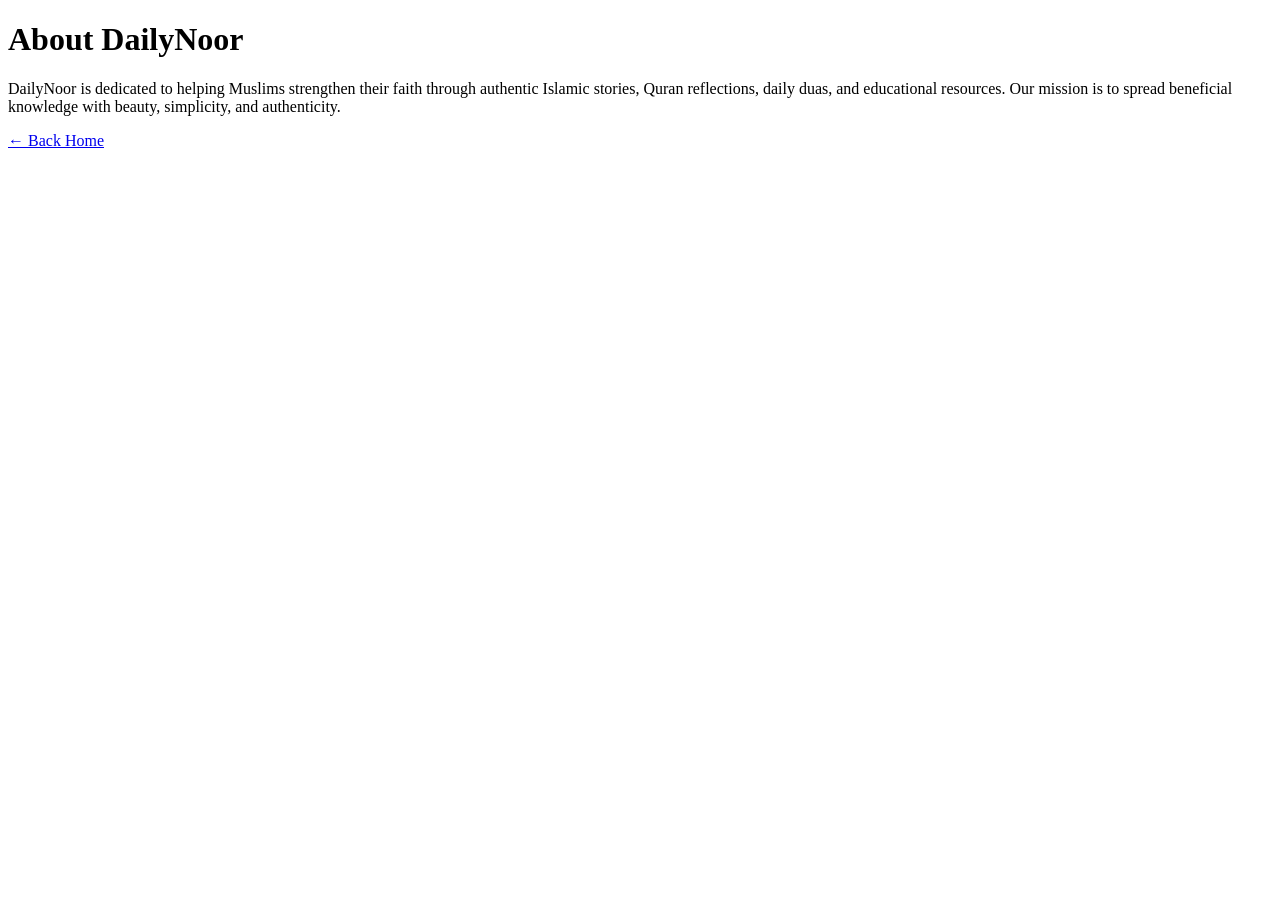
==== about.html @ 85c88061 "Create about.html" ====
<!DOCTYPE html>
<html>
<head>
<title>About DailyNoor</title>
</head>
<body>

<h1>About DailyNoor</h1>

<p>
DailyNoor is dedicated to helping Muslims strengthen
their faith through authentic Islamic stories, Quran
reflections, daily duas, and educational resources.

Our mission is to spread beneficial knowledge with
beauty, simplicity, and authenticity.
</p>

<a href="index.html">← Back Home</a>

</body>
</html>
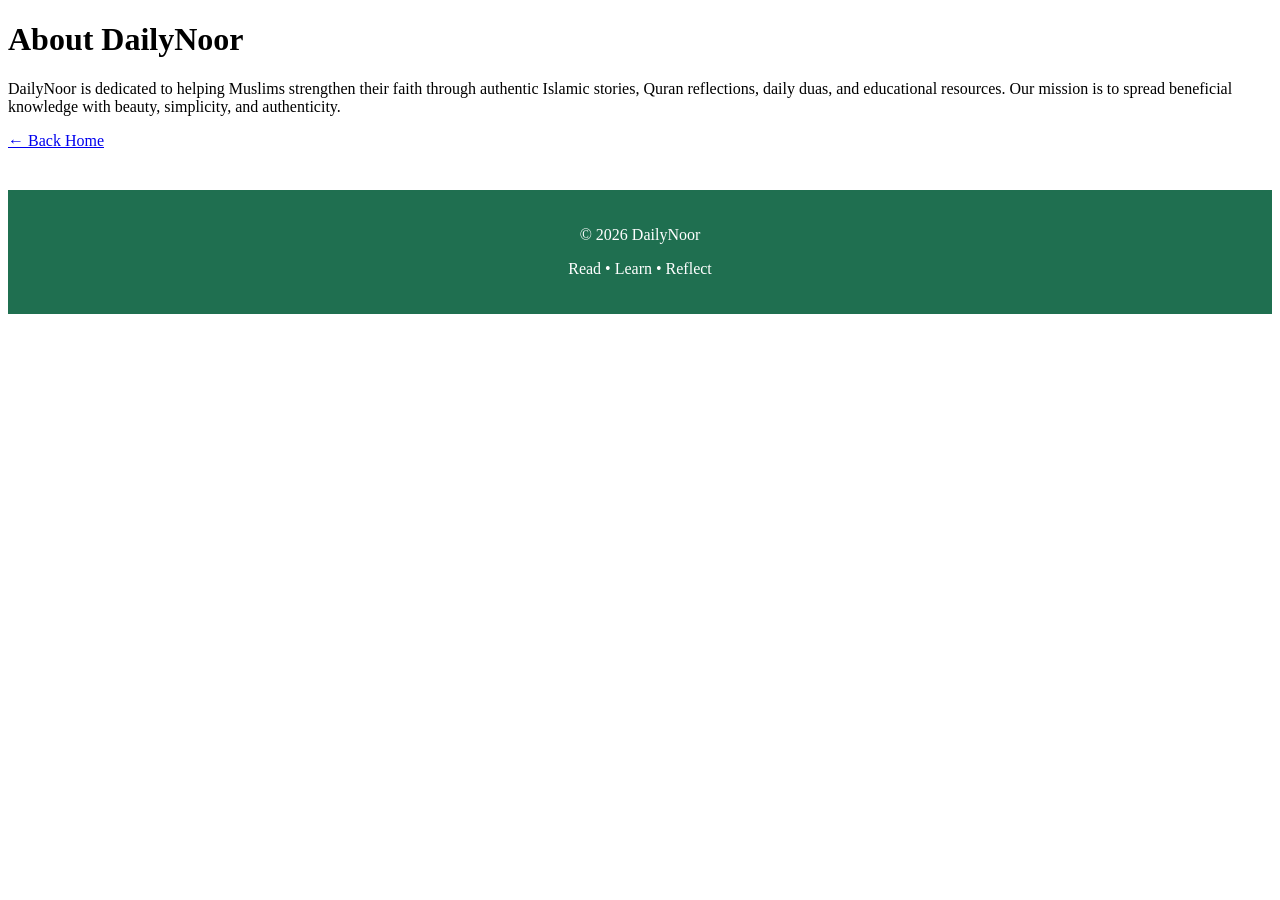
==== commit ac6b5468: "Update about.html" ====
--- a/about.html
+++ b/about.html
@@ -19,4 +19,7 @@
 <a href="index.html">← Back Home</a>
 
 </body>
-</html>+</html><footer style="background:#1F6F50;color:white;text-align:center;padding:20px;margin-top:40px;">
+<p>© 2026 DailyNoor</p>
+<p>Read • Learn • Reflect</p>
+</footer>
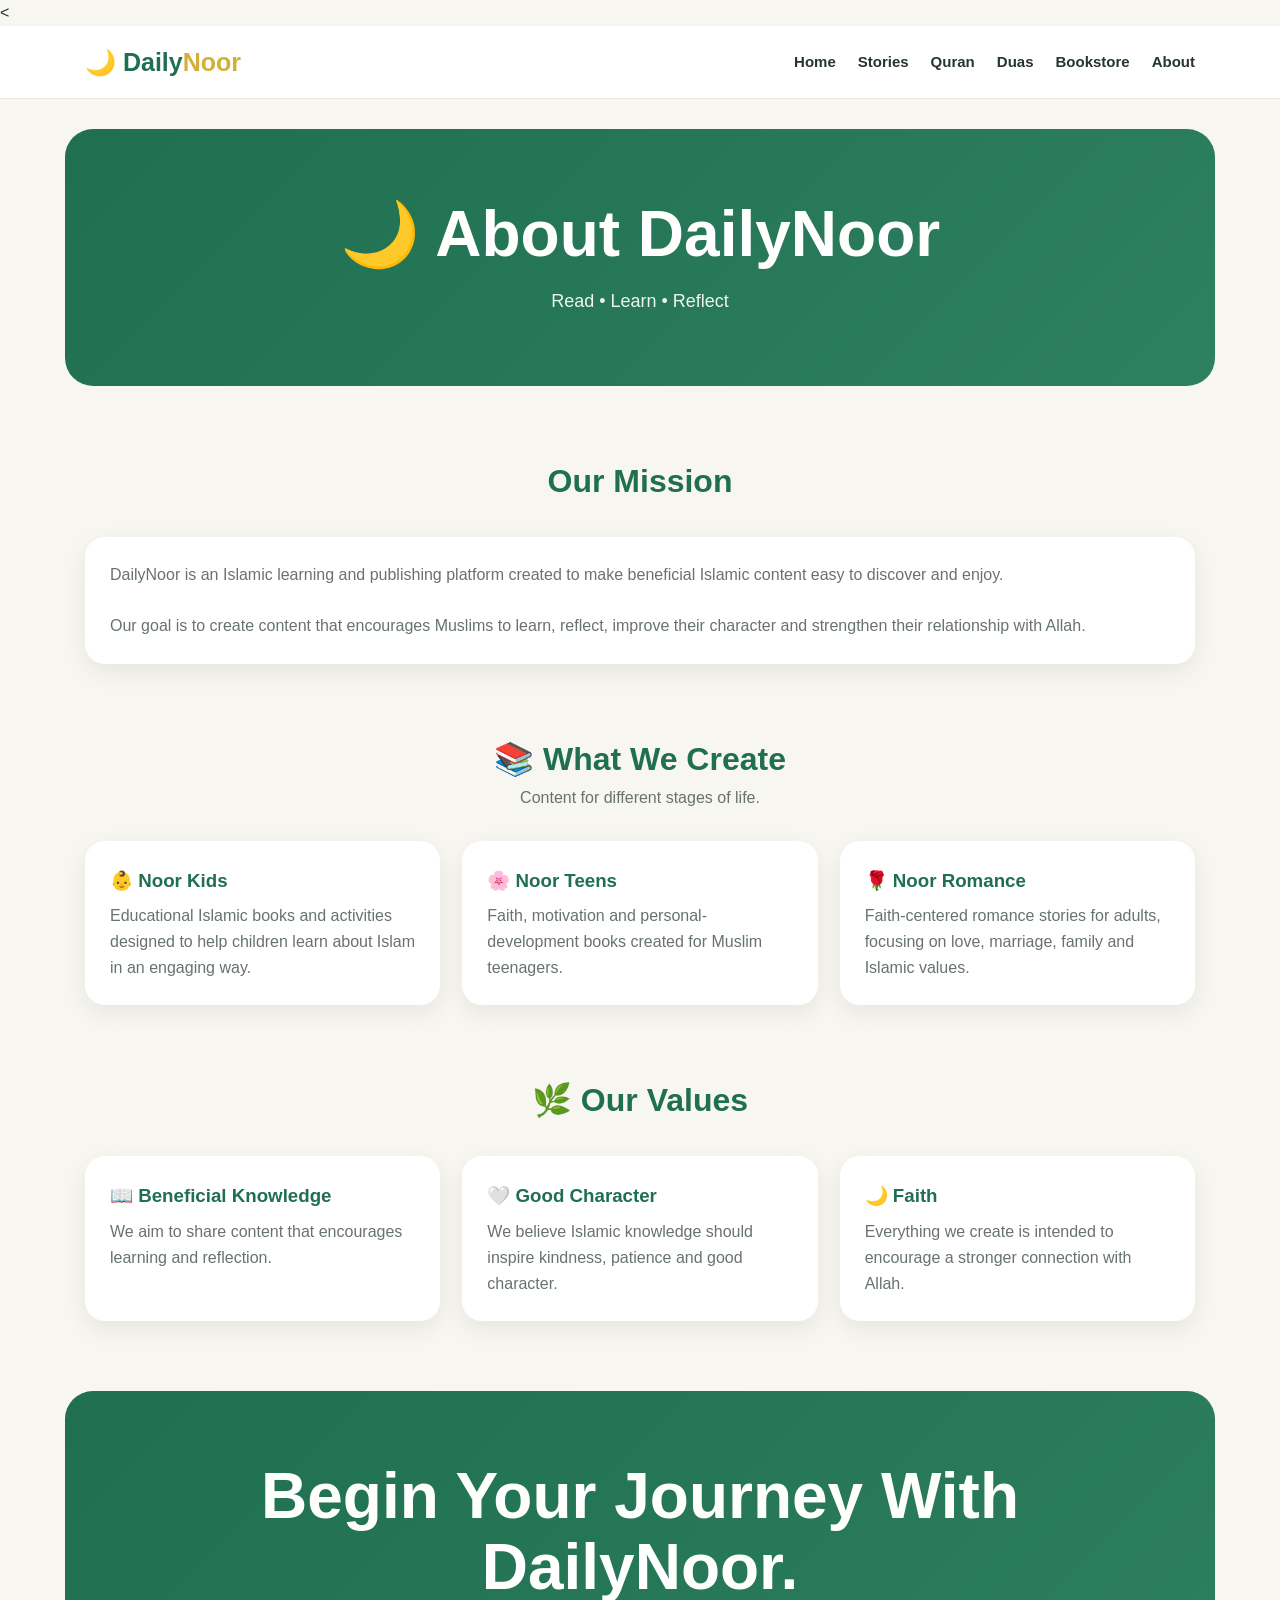
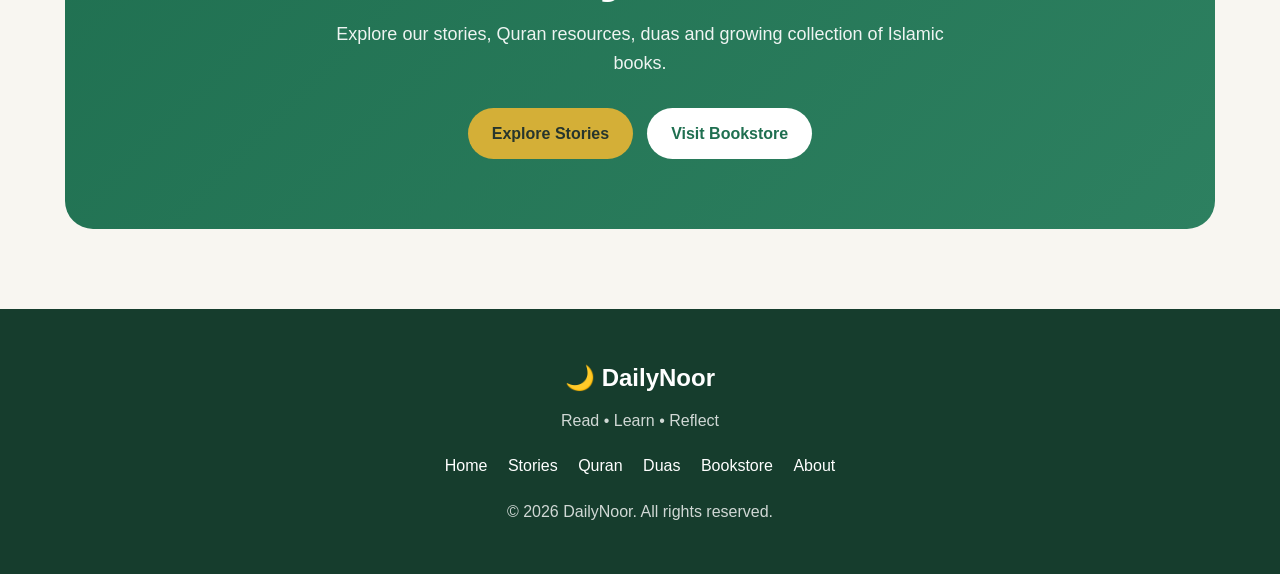
==== commit a31fda43: "Update about.html" ====
--- a/about.html
+++ b/about.html
@@ -1,25 +1,244 @@
-<!DOCTYPE html>
-<html>
+<<!DOCTYPE html>
+<html lang="en">
+
 <head>
-<title>About DailyNoor</title>
+    <meta charset="UTF-8">
+    <meta name="viewport" content="width=device-width, initial-scale=1.0">
+
+    <title>About | DailyNoor</title>
+
+    <meta name="description"
+          content="Learn about DailyNoor and our mission to provide beneficial Islamic content.">
+
+    <link rel="stylesheet" href="css/style.css">
 </head>
+
 <body>
 
-<h1>About DailyNoor</h1>
-
-<p>
-DailyNoor is dedicated to helping Muslims strengthen
-their faith through authentic Islamic stories, Quran
-reflections, daily duas, and educational resources.
-
-Our mission is to spread beneficial knowledge with
-beauty, simplicity, and authenticity.
-</p>
-
-<a href="index.html">← Back Home</a>
+<header class="navbar">
+
+    <div class="nav-container">
+
+        <a href="index.html" class="logo">
+            🌙 Daily<span>Noor</span>
+        </a>
+
+        <nav>
+            <ul class="nav-links">
+                <li><a href="index.html">Home</a></li>
+                <li><a href="stories.html">Stories</a></li>
+                <li><a href="quran.html">Quran</a></li>
+                <li><a href="duas.html">Duas</a></li>
+                <li><a href="shop.html">Bookstore</a></li>
+                <li><a href="about.html">About</a></li>
+            </ul>
+        </nav>
+
+    </div>
+
+</header>
+
+
+<main>
+
+<section class="hero">
+
+    <h1>🌙 About DailyNoor</h1>
+
+    <p>
+        Read • Learn • Reflect
+    </p>
+
+</section>
+
+
+<section class="section">
+
+    <div class="section-heading">
+
+        <h2>Our Mission</h2>
+
+    </div>
+
+    <div class="card">
+
+        <p>
+            DailyNoor is an Islamic learning and publishing
+            platform created to make beneficial Islamic content
+            easy to discover and enjoy.
+        </p>
+
+        <br>
+
+        <p>
+            Our goal is to create content that encourages
+            Muslims to learn, reflect, improve their character
+            and strengthen their relationship with Allah.
+        </p>
+
+    </div>
+
+</section>
+
+
+<section class="section">
+
+    <div class="section-heading">
+
+        <h2>📚 What We Create</h2>
+
+        <p>
+            Content for different stages of life.
+        </p>
+
+    </div>
+
+
+    <div class="card-grid">
+
+
+        <div class="card">
+
+            <h3>👶 Noor Kids</h3>
+
+            <p>
+                Educational Islamic books and activities
+                designed to help children learn about Islam
+                in an engaging way.
+            </p>
+
+        </div>
+
+
+        <div class="card">
+
+            <h3>🌸 Noor Teens</h3>
+
+            <p>
+                Faith, motivation and personal-development
+                books created for Muslim teenagers.
+            </p>
+
+        </div>
+
+
+        <div class="card">
+
+            <h3>🌹 Noor Romance</h3>
+
+            <p>
+                Faith-centered romance stories for adults,
+                focusing on love, marriage, family and Islamic values.
+            </p>
+
+        </div>
+
+    </div>
+
+</section>
+
+
+<section class="section">
+
+    <div class="section-heading">
+
+        <h2>🌿 Our Values</h2>
+
+    </div>
+
+
+    <div class="card-grid">
+
+        <div class="card">
+
+            <h3>📖 Beneficial Knowledge</h3>
+
+            <p>
+                We aim to share content that encourages
+                learning and reflection.
+            </p>
+
+        </div>
+
+
+        <div class="card">
+
+            <h3>🤍 Good Character</h3>
+
+            <p>
+                We believe Islamic knowledge should inspire
+                kindness, patience and good character.
+            </p>
+
+        </div>
+
+
+        <div class="card">
+
+            <h3>🌙 Faith</h3>
+
+            <p>
+                Everything we create is intended to encourage
+                a stronger connection with Allah.
+            </p>
+
+        </div>
+
+    </div>
+
+</section>
+
+
+<section class="hero">
+
+    <h1>Begin Your Journey With DailyNoor.</h1>
+
+    <p>
+        Explore our stories, Quran resources, duas
+        and growing collection of Islamic books.
+    </p>
+
+    <div class="hero-buttons">
+
+        <a href="stories.html" class="btn btn-gold">
+            Explore Stories
+        </a>
+
+        <a href="shop.html" class="btn btn-light">
+            Visit Bookstore
+        </a>
+
+    </div>
+
+</section>
+
+</main>
+
+
+<footer>
+
+    <h2>🌙 DailyNoor</h2>
+
+    <p>
+        Read • Learn • Reflect
+    </p>
+
+    <div class="footer-links">
+
+        <a href="index.html">Home</a>
+        <a href="stories.html">Stories</a>
+        <a href="quran.html">Quran</a>
+        <a href="duas.html">Duas</a>
+        <a href="shop.html">Bookstore</a>
+        <a href="about.html">About</a>
+
+    </div>
+
+    <p>
+        © 2026 DailyNoor. All rights reserved.
+    </p>
+
+</footer>
 
 </body>
-</html><footer style="background:#1F6F50;color:white;text-align:center;padding:20px;margin-top:40px;">
-<p>© 2026 DailyNoor</p>
-<p>Read • Learn • Reflect</p>
-</footer>+</html>
--- a/css/style.css
+++ b/css/style.css
@@ -0,0 +1,282 @@
+/* =========================
+   DAILYNOOR — MAIN DESIGN
+   ========================= */
+
+* {
+    box-sizing: border-box;
+    margin: 0;
+    padding: 0;
+}
+
+body {
+    font-family: Arial, sans-serif;
+    background: #F8F6F1;
+    color: #26352D;
+    line-height: 1.6;
+}
+
+a {
+    text-decoration: none;
+    color: inherit;
+}
+
+/* NAVIGATION */
+
+.navbar {
+    background: #ffffff;
+    border-bottom: 1px solid #e8e4da;
+    position: sticky;
+    top: 0;
+    z-index: 1000;
+}
+
+.nav-container {
+    max-width: 1150px;
+    margin: auto;
+    padding: 16px 20px;
+    display: flex;
+    align-items: center;
+    justify-content: space-between;
+}
+
+.logo {
+    color: #1F6F50;
+    font-size: 25px;
+    font-weight: bold;
+}
+
+.logo span {
+    color: #D4AF37;
+}
+
+.nav-links {
+    display: flex;
+    gap: 22px;
+    list-style: none;
+}
+
+.nav-links a {
+    color: #26352D;
+    font-size: 15px;
+    font-weight: 600;
+}
+
+.nav-links a:hover {
+    color: #1F6F50;
+}
+
+/* HERO */
+
+.hero {
+    max-width: 1150px;
+    margin: 30px auto;
+    padding: 70px 30px;
+    border-radius: 28px;
+    background: linear-gradient(
+        135deg,
+        #1F6F50,
+        #2D8060
+    );
+    color: white;
+    text-align: center;
+}
+
+.hero h1 {
+    font-size: clamp(38px, 7vw, 64px);
+    line-height: 1.1;
+    margin-bottom: 18px;
+}
+
+.hero p {
+    max-width: 650px;
+    margin: auto;
+    font-size: 18px;
+    opacity: .92;
+}
+
+.hero-buttons {
+    margin-top: 30px;
+    display: flex;
+    justify-content: center;
+    gap: 14px;
+    flex-wrap: wrap;
+}
+
+.btn {
+    display: inline-block;
+    padding: 13px 24px;
+    border-radius: 30px;
+    font-weight: bold;
+}
+
+.btn-gold {
+    background: #D4AF37;
+    color: #26352D;
+}
+
+.btn-light {
+    background: white;
+    color: #1F6F50;
+}
+
+/* GENERAL SECTIONS */
+
+.section {
+    max-width: 1150px;
+    margin: 70px auto;
+    padding: 0 20px;
+}
+
+.section-heading {
+    text-align: center;
+    margin-bottom: 30px;
+}
+
+.section-heading h2 {
+    color: #1F6F50;
+    font-size: 32px;
+}
+
+.section-heading p {
+    color: #68736D;
+}
+
+/* CARDS */
+
+.card-grid {
+    display: grid;
+    grid-template-columns: repeat(3, 1fr);
+    gap: 22px;
+}
+
+.card {
+    background: white;
+    border-radius: 20px;
+    padding: 25px;
+    box-shadow: 0 8px 25px rgba(0,0,0,.07);
+    transition: .25s;
+}
+
+.card:hover {
+    transform: translateY(-5px);
+}
+
+.card h3 {
+    margin-bottom: 8px;
+    color: #1F6F50;
+}
+
+.card p {
+    color: #68736D;
+}
+
+/* BOOK CARDS */
+
+.book-grid {
+    display: grid;
+    grid-template-columns: repeat(3, 1fr);
+    gap: 25px;
+}
+
+.book-card {
+    background: white;
+    border-radius: 20px;
+    overflow: hidden;
+    box-shadow: 0 8px 25px rgba(0,0,0,.07);
+}
+
+.book-cover {
+    height: 260px;
+    background: #E8EFEA;
+    display: flex;
+    align-items: center;
+    justify-content: center;
+    color: #1F6F50;
+    font-size: 50px;
+}
+
+.book-info {
+    padding: 20px;
+}
+
+.book-info h3 {
+    color: #26352D;
+    margin-bottom: 6px;
+}
+
+.price {
+    color: #1F6F50;
+    font-size: 20px;
+    font-weight: bold;
+    margin: 12px 0;
+}
+
+/* FOOTER */
+
+footer {
+    background: #163D2D;
+    color: white;
+    margin-top: 80px;
+    padding: 50px 20px;
+    text-align: center;
+}
+
+footer h2 {
+    margin-bottom: 10px;
+}
+
+footer p {
+    opacity: .8;
+}
+
+.footer-links {
+    margin: 20px 0;
+}
+
+.footer-links a {
+    margin: 0 8px;
+    color: white;
+}
+
+/* MOBILE */
+
+@media (max-width: 768px) {
+
+    .nav-container {
+        flex-direction: column;
+        gap: 14px;
+    }
+
+    .nav-links {
+        gap: 12px;
+        flex-wrap: wrap;
+        justify-content: center;
+    }
+
+    .nav-links a {
+        font-size: 13px;
+    }
+
+    .hero {
+        margin: 15px;
+        padding: 55px 20px;
+        border-radius: 22px;
+    }
+
+    .hero p {
+        font-size: 16px;
+    }
+
+    .section {
+        margin: 50px auto;
+    }
+
+    .card-grid,
+    .book-grid {
+        grid-template-columns: 1fr;
+    }
+
+    .book-cover {
+        height: 300px;
+    }
+}
